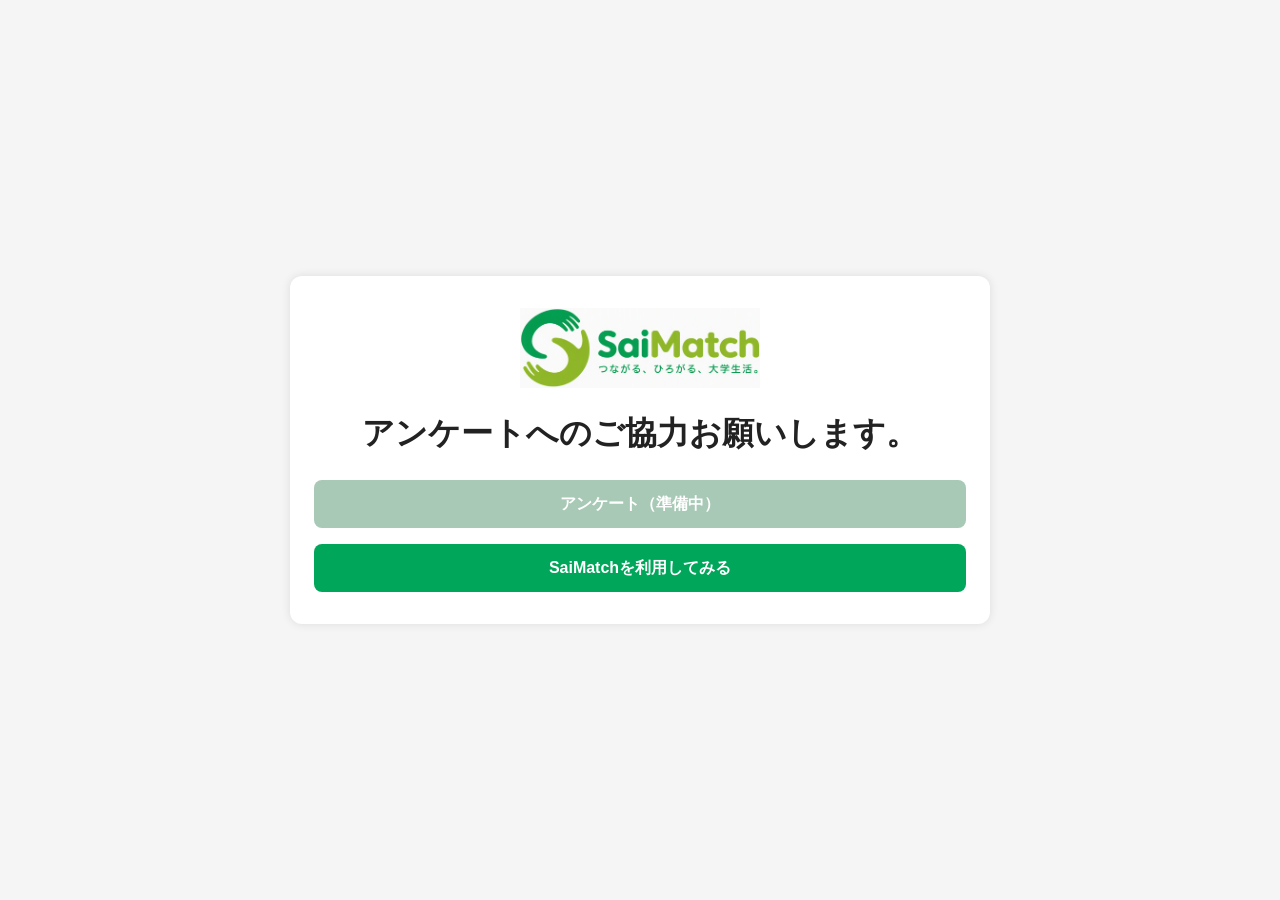
==== index.html @ 242cbeec "アンケート画面" ====
<!DOCTYPE html>
<html lang="ja">
<head>
    <meta charset="UTF-8">
    <meta name="viewport" content="width=device-width, initial-scale=1.0">
    <link rel="icon" href="./SaiMatch-favicon.ico" type="image/x-icon">
    <title>SaiMatch</title>
    <style>
        * {
            box-sizing: border-box;
        }

        body {
            display: flex;
            align-items: center;
            justify-content: center;
            min-height: 100vh;
            margin: 0;
            padding: 16px;
            background-color: #f5f5f5;
            color: #222;
            font-family: Arial, sans-serif;
        }

        main {
            width: 100%;
            max-width: 700px;
            padding: 32px 24px;
            border-radius: 12px;
            background: #fff;
            box-shadow: 0 0 10px rgba(0, 0, 0, 0.1);
            text-align: center;
        }

        .logo {
            display: block;
            width: 240px;
            max-width: 70%;
            height: auto;
            margin: 0 auto 24px;
        }

        h1 {
            margin: 0 0 24px;
            font-size: clamp(1.4rem, 5vw, 2rem);
            overflow-wrap: anywhere;
        }

        .button {
            display: flex;
            align-items: center;
            justify-content: center;
            width: 100%;
            min-height: 48px;
            margin-top: 16px;
            padding: 12px 16px;
            border: 0;
            border-radius: 8px;
            background: #00a65a;
            color: #fff;
            font: inherit;
            font-size: 1rem;
            font-weight: bold;
            text-decoration: none;
            cursor: pointer;
        }

        .button:focus-visible {
            outline: 3px solid #222;
            outline-offset: 3px;
        }

        .button:disabled {
            background: #a7c9b5;
            color: #fff;
            cursor: not-allowed;
        }

        @media (max-width: 768px) {
            body {
                padding: 0;
            }

            main {
                display: flex;
                flex-direction: column;
                justify-content: center;
                min-height: 100vh;
                max-width: 100%;
                padding: 24px 16px;
                border-radius: 0;
                box-shadow: none;
            }
        }
    </style>
</head>
<body>
    <main>
        <img class="logo" src="./SaiMatch.png" alt="SaiMatch">
        <h1>アンケートへのご協力お願いします。</h1>
        <button class="button" type="button" disabled aria-disabled="true">
            アンケート（準備中）
        </button>
        <a class="button" href="./app.html">SaiMatchを利用してみる</a>
    </main>
</body>
</html>
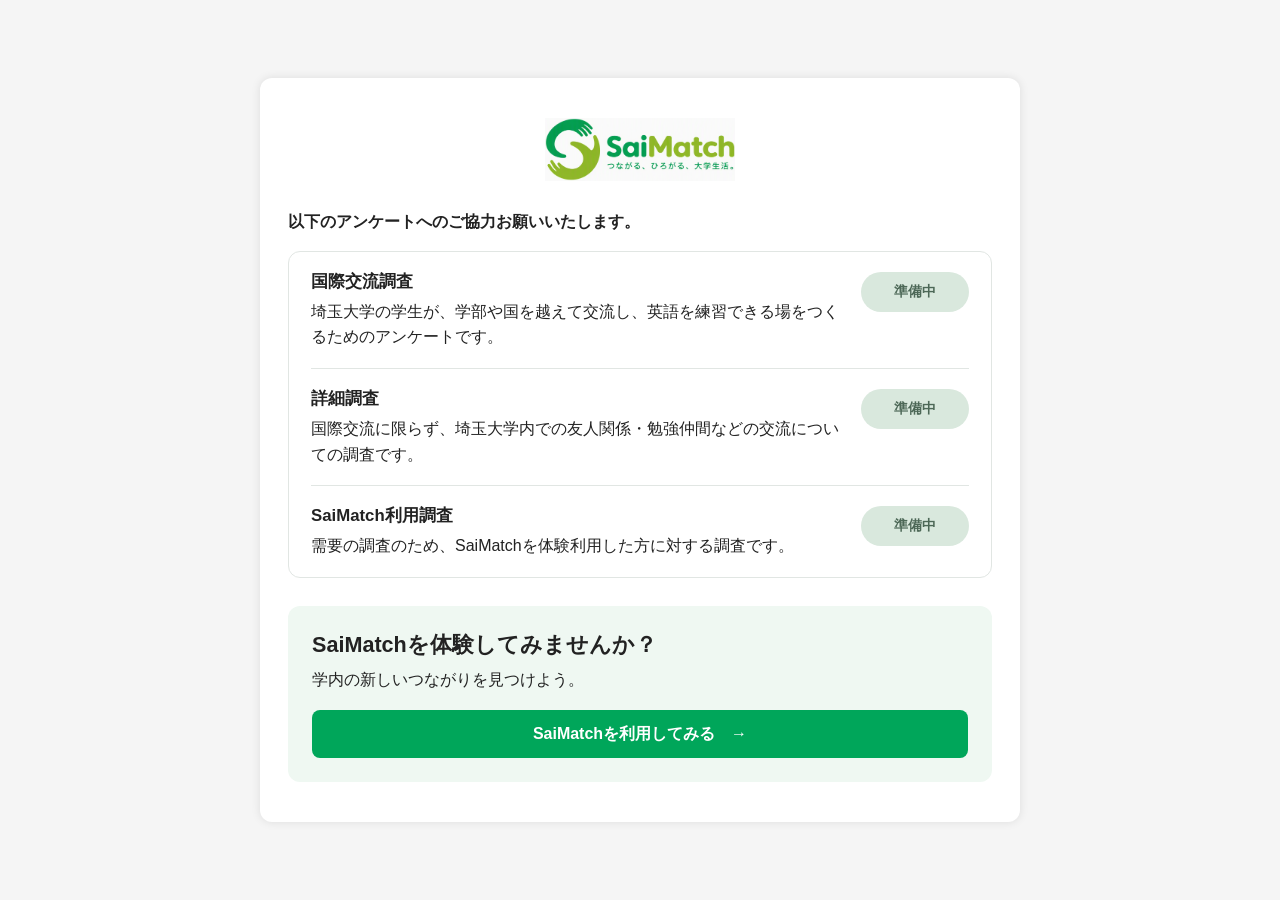
==== commit a013560e: "アンケート画面" ====
--- a/index.html
+++ b/index.html
@@ -4,6 +4,14 @@
     <meta charset="UTF-8">
     <meta name="viewport" content="width=device-width, initial-scale=1.0">
     <link rel="icon" href="./SaiMatch-favicon.ico" type="image/x-icon">
+    <link rel="icon" href="./icon-192.png" type="image/png" sizes="192x192">
+    <link rel="icon" href="./icon-512.png" type="image/png" sizes="512x512">
+    <link rel="apple-touch-icon" href="./apple-touch-icon.png" sizes="180x180">
+    <link rel="manifest" href="./site.webmanifest">
+    <meta name="apple-mobile-web-app-capable" content="yes">
+    <meta name="apple-mobile-web-app-title" content="SaiMatch">
+    <meta name="apple-mobile-web-app-status-bar-style" content="default">
+    <meta name="theme-color" content="#00a65a">
     <title>SaiMatch</title>
     <style>
         * {
@@ -24,26 +32,27 @@
 
         main {
             width: 100%;
-            max-width: 700px;
-            padding: 32px 24px;
+            max-width: 760px;
+            padding: 40px 28px;
             border-radius: 12px;
             background: #fff;
             box-shadow: 0 0 10px rgba(0, 0, 0, 0.1);
-            text-align: center;
         }
 
         .logo {
             display: block;
-            width: 240px;
+            width: 190px;
             max-width: 70%;
             height: auto;
-            margin: 0 auto 24px;
-        }
-
-        h1 {
-            margin: 0 0 24px;
-            font-size: clamp(1.4rem, 5vw, 2rem);
-            overflow-wrap: anywhere;
+            margin: 0 auto 28px;
+        }
+
+        h1.surveyIntro {
+            margin: 0;
+            font-size: 1rem;
+            font-weight: 600;
+            line-height: 1.6;
+            text-align: left;
         }
 
         .button {
@@ -70,10 +79,84 @@
             outline-offset: 3px;
         }
 
-        .button:disabled {
+        .button[aria-disabled="true"] {
             background: #a7c9b5;
             color: #fff;
             cursor: not-allowed;
+            pointer-events: none;
+        }
+
+        .surveyOption {
+            display: flex;
+            align-items: flex-start;
+            justify-content: space-between;
+            gap: 20px;
+            padding: 18px 0;
+            text-align: left;
+        }
+
+        .surveyContent {
+            flex: 1;
+            min-width: 0;
+        }
+
+        .surveyList {
+            margin-top: 16px;
+            padding: 0 22px;
+            border: 1px solid #e1e6e3;
+            border-radius: 12px;
+        }
+
+        .surveyOption + .surveyOption {
+            border-top: 1px solid #e1e6e3;
+        }
+
+        .surveyTitle {
+            margin: 0 0 6px;
+            font-size: 1.05rem;
+            font-weight: 600;
+        }
+
+        .surveyDescription {
+            margin: 0;
+            line-height: 1.6;
+        }
+
+        .surveyOption .button {
+            width: auto;
+            min-width: 108px;
+            min-height: 40px;
+            flex: 0 0 auto;
+            margin-top: 2px;
+            padding: 8px 16px;
+            border-radius: 999px;
+            font-size: 0.875rem;
+        }
+
+        .surveyOption .button[aria-disabled="true"] {
+            background: #d9e8dd;
+            color: #4d6857;
+        }
+
+        .appPromotion {
+            margin-top: 28px;
+            padding: 24px;
+            border-radius: 12px;
+            background: #eff8f2;
+        }
+
+        .appPromotion h2 {
+            margin: 0;
+            font-size: 1.35rem;
+        }
+
+        .appPromotion p {
+            margin: 8px 0 0;
+            line-height: 1.6;
+        }
+
+        .appPromotion .button {
+            margin-top: 18px;
         }
 
         @media (max-width: 768px) {
@@ -87,9 +170,17 @@
                 justify-content: center;
                 min-height: 100vh;
                 max-width: 100%;
-                padding: 24px 16px;
+                padding: 28px 16px;
                 border-radius: 0;
                 box-shadow: none;
+            }
+
+            .surveyList {
+                padding: 0 16px;
+            }
+
+            .appPromotion {
+                padding: 20px 16px;
             }
         }
     </style>
@@ -97,11 +188,62 @@
 <body>
     <main>
         <img class="logo" src="./SaiMatch.png" alt="SaiMatch">
-        <h1>アンケートへのご協力お願いします。</h1>
-        <button class="button" type="button" disabled aria-disabled="true">
-            アンケート（準備中）
-        </button>
-        <a class="button" href="./app.html">SaiMatchを利用してみる</a>
+        <h1 class="surveyIntro">以下のアンケートへのご協力お願いいたします。</h1>
+        <div class="surveyList">
+            <section class="surveyOption" aria-labelledby="internationalSurveyTitle">
+                <div class="surveyContent">
+                    <h2 class="surveyTitle" id="internationalSurveyTitle">国際交流調査</h2>
+                    <p class="surveyDescription" id="internationalSurveyDescription">
+                        埼玉大学の学生が、学部や国を越えて交流し、英語を練習できる場をつくるためのアンケートです。
+                    </p>
+                </div>
+                <a
+                    class="button"
+                    aria-disabled="true"
+                    tabindex="-1"
+                    href="https://docs.google.com/forms/d/e/1FAIpQLSelBO0WdM6uK-UgJqyDpehLtmt5JhVKnMgw-SY11RGfwKhrqJ/viewform?usp=publish-editor"
+                    aria-describedby="internationalSurveyDescription">
+                    準備中
+                </a>
+            </section>
+            <section class="surveyOption" aria-labelledby="generalSurveyTitle">
+                <div class="surveyContent">
+                    <h2 class="surveyTitle" id="generalSurveyTitle">詳細調査</h2>
+                    <p class="surveyDescription" id="generalSurveyDescription">
+                        国際交流に限らず、埼玉大学内での友人関係・勉強仲間などの交流についての調査です。
+                    </p>
+                </div>
+                <a
+                    class="button"
+                    aria-disabled="true"
+                    tabindex="-1"
+                    href="https://docs.google.com/forms/d/e/1FAIpQLScNjD3u9nZ-uTHC2wsYWtdVUzub00qUPqc-qPqK5LcbOSAxqQ/viewform?usp=publish-editor"
+                    aria-describedby="generalSurveyDescription">
+                    準備中
+                </a>
+            </section>
+            <section class="surveyOption" aria-labelledby="saimatchSurveyTitle">
+                <div class="surveyContent">
+                    <h2 class="surveyTitle" id="saimatchSurveyTitle">SaiMatch利用調査</h2>
+                    <p class="surveyDescription" id="saimatchSurveyDescription">
+                        需要の調査のため、SaiMatchを体験利用した方に対する調査です。
+                    </p>
+                </div>
+                <a
+                    class="button"
+                    aria-disabled="true"
+                    tabindex="-1"
+                    href="https://docs.google.com/forms/d/e/1FAIpQLSdjcRpApzOpeZ5fgkSmJ7_zxi1VQ7-GAf51wrXHHOmZqWH_vw/viewform?usp=publish-editor"
+                    aria-describedby="saimatchSurveyDescription">
+                    準備中
+                </a>
+            </section>
+        </div>
+        <section class="appPromotion">
+            <h2>SaiMatchを体験してみませんか？</h2>
+            <p>学内の新しいつながりを見つけよう。</p>
+            <a class="button" href="./app.html">SaiMatchを利用してみる　→</a>
+        </section>
     </main>
 </body>
 </html>
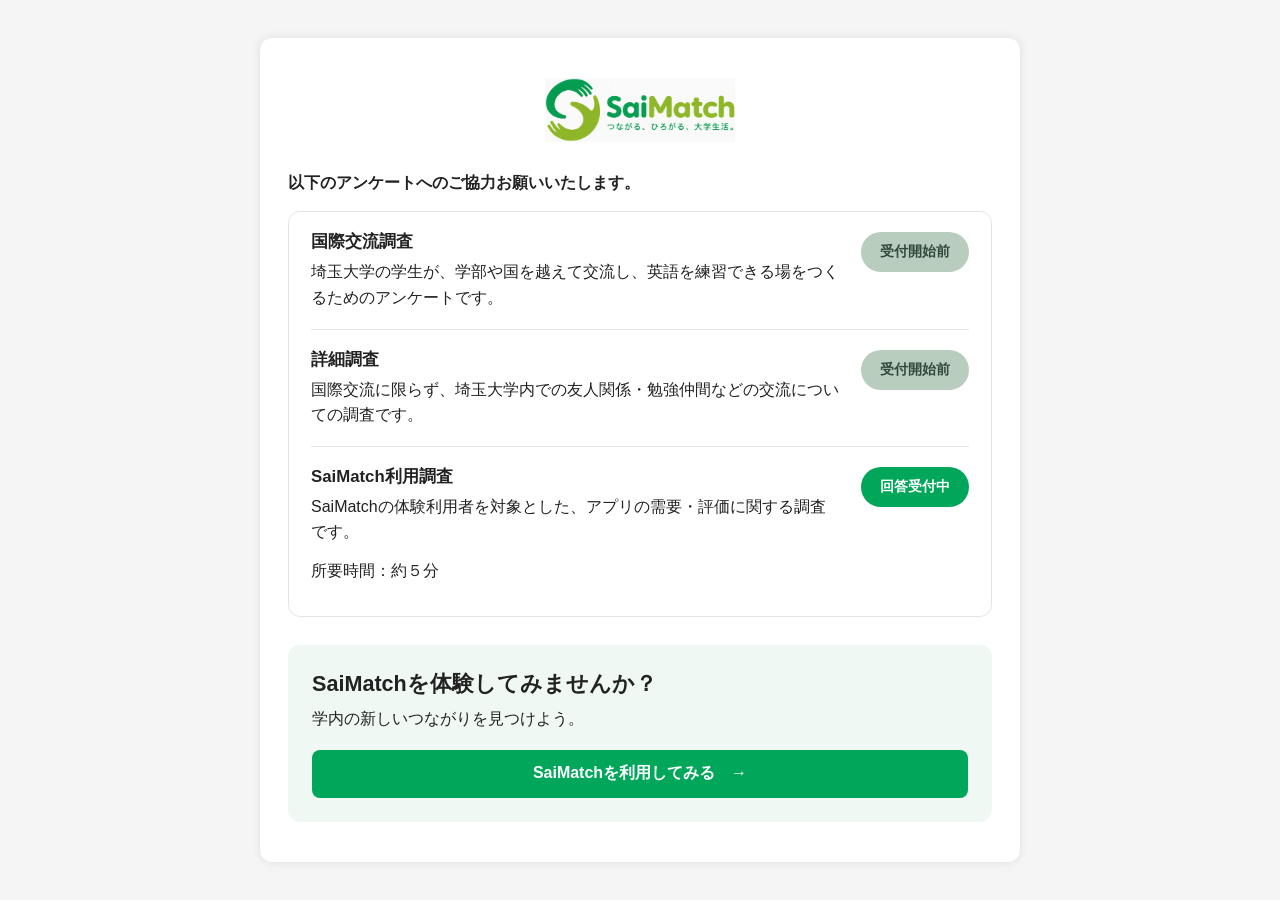
==== commit 813b2d1c: "利用者アンケート公開" ====
--- a/index.html
+++ b/index.html
@@ -92,7 +92,19 @@
             justify-content: space-between;
             gap: 20px;
             padding: 18px 0;
+            color: inherit;
+            text-decoration: none;
             text-align: left;
+        }
+
+        a.surveyOption:focus-visible {
+            outline: 3px solid #222;
+            outline-offset: 4px;
+            border-radius: 8px;
+        }
+
+        a.surveyOption[aria-disabled="true"] {
+            pointer-events: none;
         }
 
         .surveyContent {
@@ -131,11 +143,17 @@
             padding: 8px 16px;
             border-radius: 999px;
             font-size: 0.875rem;
+            font-weight: 700;
         }
 
         .surveyOption .button[aria-disabled="true"] {
-            background: #d9e8dd;
-            color: #4d6857;
+            background: #b9cdbf;
+            color: #30493a;
+        }
+
+        .surveyOption[aria-disabled="true"] .button {
+            background: #b9cdbf;
+            color: #30493a;
         }
 
         .appPromotion {
@@ -190,54 +208,56 @@
         <img class="logo" src="./SaiMatch.png" alt="SaiMatch">
         <h1 class="surveyIntro">以下のアンケートへのご協力お願いいたします。</h1>
         <div class="surveyList">
-            <section class="surveyOption" aria-labelledby="internationalSurveyTitle">
+            <a
+                class="surveyOption"
+                aria-disabled="true"
+                tabindex="-1"
+                href="https://docs.google.com/forms/d/e/1FAIpQLSelBO0WdM6uK-UgJqyDpehLtmt5JhVKnMgw-SY11RGfwKhrqJ/viewform?usp=publish-editor"
+                aria-labelledby="internationalSurveyTitle"
+                aria-describedby="internationalSurveyDescription">
                 <div class="surveyContent">
                     <h2 class="surveyTitle" id="internationalSurveyTitle">国際交流調査</h2>
                     <p class="surveyDescription" id="internationalSurveyDescription">
                         埼玉大学の学生が、学部や国を越えて交流し、英語を練習できる場をつくるためのアンケートです。
                     </p>
                 </div>
-                <a
-                    class="button"
-                    aria-disabled="true"
-                    tabindex="-1"
-                    href="https://docs.google.com/forms/d/e/1FAIpQLSelBO0WdM6uK-UgJqyDpehLtmt5JhVKnMgw-SY11RGfwKhrqJ/viewform?usp=publish-editor"
-                    aria-describedby="internationalSurveyDescription">
-                    準備中
-                </a>
-            </section>
-            <section class="surveyOption" aria-labelledby="generalSurveyTitle">
+                <span class="button" aria-hidden="true">
+                    受付開始前
+                </span>
+            </a>
+            <a
+                class="surveyOption"
+                aria-disabled="true"
+                tabindex="-1"
+                href="https://docs.google.com/forms/d/e/1FAIpQLScNjD3u9nZ-uTHC2wsYWtdVUzub00qUPqc-qPqK5LcbOSAxqQ/viewform?usp=publish-editor"
+                aria-labelledby="generalSurveyTitle"
+                aria-describedby="generalSurveyDescription">
                 <div class="surveyContent">
                     <h2 class="surveyTitle" id="generalSurveyTitle">詳細調査</h2>
                     <p class="surveyDescription" id="generalSurveyDescription">
                         国際交流に限らず、埼玉大学内での友人関係・勉強仲間などの交流についての調査です。
                     </p>
                 </div>
-                <a
-                    class="button"
-                    aria-disabled="true"
-                    tabindex="-1"
-                    href="https://docs.google.com/forms/d/e/1FAIpQLScNjD3u9nZ-uTHC2wsYWtdVUzub00qUPqc-qPqK5LcbOSAxqQ/viewform?usp=publish-editor"
-                    aria-describedby="generalSurveyDescription">
-                    準備中
-                </a>
-            </section>
-            <section class="surveyOption" aria-labelledby="saimatchSurveyTitle">
+                <span class="button" aria-hidden="true">
+                    受付開始前
+                </span>
+            </a>
+            <a
+                class="surveyOption"
+                href="https://docs.google.com/forms/d/e/1FAIpQLSdjcRpApzOpeZ5fgkSmJ7_zxi1VQ7-GAf51wrXHHOmZqWH_vw/viewform?usp=publish-editor"
+                aria-labelledby="saimatchSurveyTitle"
+                aria-describedby="saimatchSurveyDescription">
                 <div class="surveyContent">
                     <h2 class="surveyTitle" id="saimatchSurveyTitle">SaiMatch利用調査</h2>
                     <p class="surveyDescription" id="saimatchSurveyDescription">
-                        需要の調査のため、SaiMatchを体験利用した方に対する調査です。
+                        SaiMatchの体験利用者を対象とした、アプリの需要・評価に関する調査です。
                     </p>
+                    <p>所要時間：約５分</p>
                 </div>
-                <a
-                    class="button"
-                    aria-disabled="true"
-                    tabindex="-1"
-                    href="https://docs.google.com/forms/d/e/1FAIpQLSdjcRpApzOpeZ5fgkSmJ7_zxi1VQ7-GAf51wrXHHOmZqWH_vw/viewform?usp=publish-editor"
-                    aria-describedby="saimatchSurveyDescription">
-                    準備中
-                </a>
-            </section>
+                <span class="button" aria-hidden="true">
+                    回答受付中
+                </span>
+            </a>
         </div>
         <section class="appPromotion">
             <h2>SaiMatchを体験してみませんか？</h2>
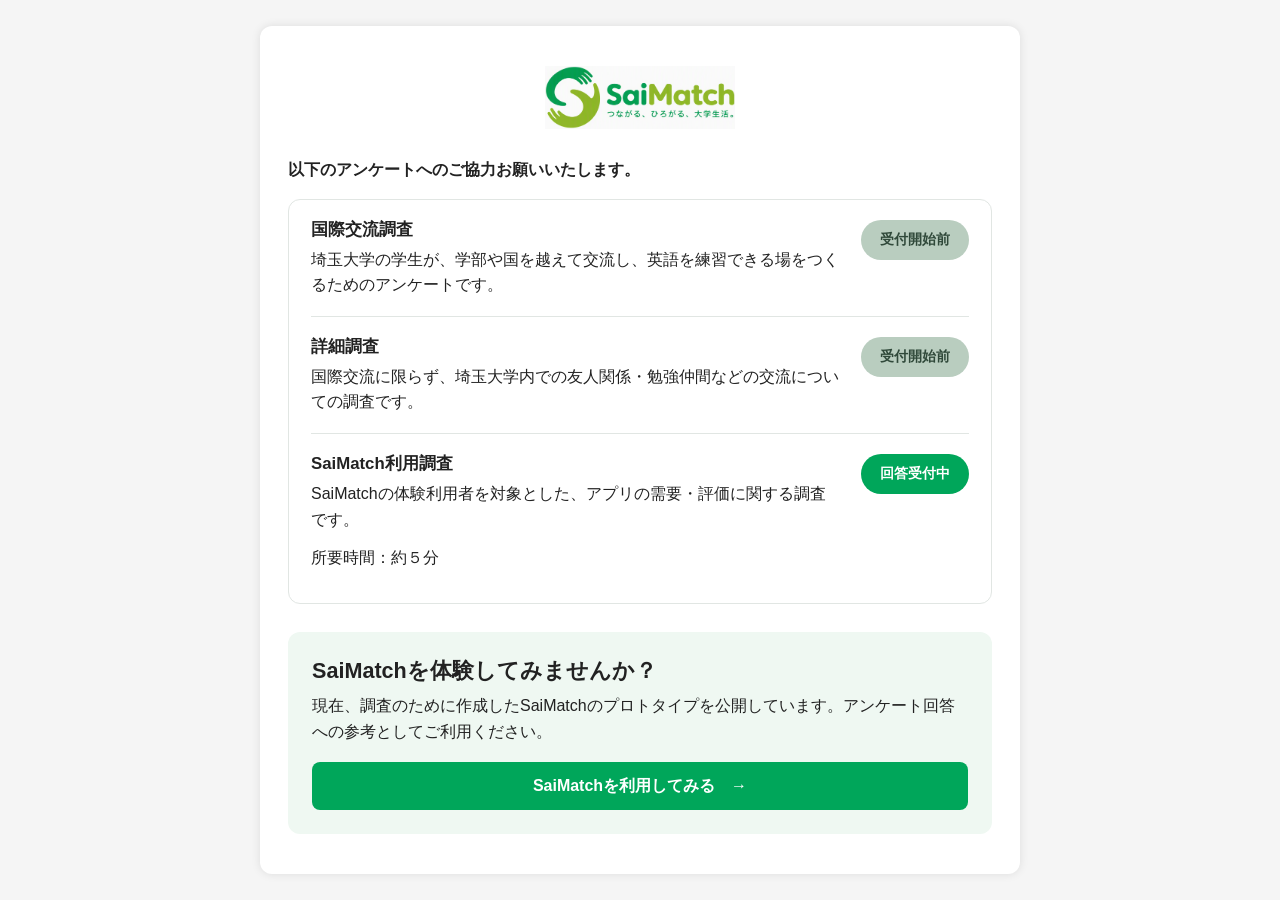
==== commit 244f24dc: "誘導文言変更" ====
--- a/index.html
+++ b/index.html
@@ -261,7 +261,7 @@
         </div>
         <section class="appPromotion">
             <h2>SaiMatchを体験してみませんか？</h2>
-            <p>学内の新しいつながりを見つけよう。</p>
+            <p>現在、調査のために作成したSaiMatchのプロトタイプを公開しています。アンケート回答への参考としてご利用ください。</p>
             <a class="button" href="./app.html">SaiMatchを利用してみる　→</a>
         </section>
     </main>
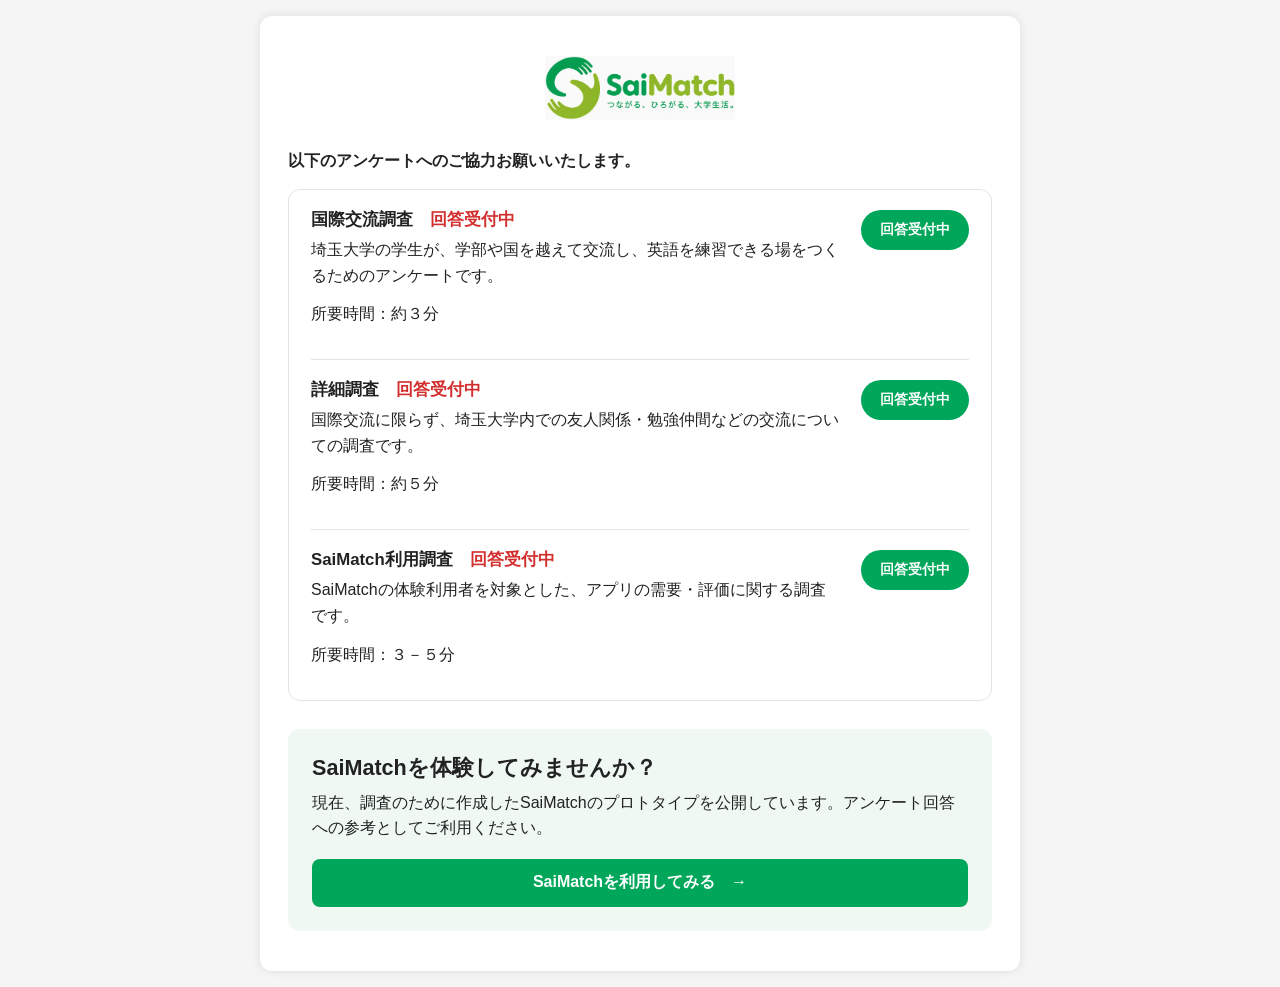
==== commit bfdac7c2: "調査開始" ====
--- a/index.html
+++ b/index.html
@@ -13,6 +13,18 @@
     <meta name="apple-mobile-web-app-status-bar-style" content="default">
     <meta name="theme-color" content="#00a65a">
     <title>SaiMatch</title>
+    <script>
+        (function (w, d, s, l, i) {
+            w[l] = w[l] || [];
+            w[l].push({ "gtm.start": new Date().getTime(), event: "gtm.js" });
+            var f = d.getElementsByTagName(s)[0];
+            var j = d.createElement(s);
+            var dl = l !== "dataLayer" ? "&l=" + l : "";
+            j.async = true;
+            j.src = "https://www.googletagmanager.com/gtm.js?id=" + i + dl;
+            f.parentNode.insertBefore(j, f);
+        })(window, document, "script", "dataLayer", "GTM-MD7WG4DV");
+    </script>
     <style>
         * {
             box-sizing: border-box;
@@ -79,13 +91,6 @@
             outline-offset: 3px;
         }
 
-        .button[aria-disabled="true"] {
-            background: #a7c9b5;
-            color: #fff;
-            cursor: not-allowed;
-            pointer-events: none;
-        }
-
         .surveyOption {
             display: flex;
             align-items: flex-start;
@@ -103,10 +108,6 @@
             border-radius: 8px;
         }
 
-        a.surveyOption[aria-disabled="true"] {
-            pointer-events: none;
-        }
-
         .surveyContent {
             flex: 1;
             min-width: 0;
@@ -127,6 +128,10 @@
             margin: 0 0 6px;
             font-size: 1.05rem;
             font-weight: 600;
+        }
+
+        .surveyStatus {
+            color: #d32f2f;
         }
 
         .surveyDescription {
@@ -146,16 +151,6 @@
             font-weight: 700;
         }
 
-        .surveyOption .button[aria-disabled="true"] {
-            background: #b9cdbf;
-            color: #30493a;
-        }
-
-        .surveyOption[aria-disabled="true"] .button {
-            background: #b9cdbf;
-            color: #30493a;
-        }
-
         .appPromotion {
             margin-top: 28px;
             padding: 24px;
@@ -204,55 +199,60 @@
     </style>
 </head>
 <body>
+    <noscript>
+        <iframe src="https://www.googletagmanager.com/ns.html?id=GTM-MD7WG4DV"
+            height="0" width="0" style="display:none;visibility:hidden"></iframe>
+    </noscript>
     <main>
         <img class="logo" src="./SaiMatch.png" alt="SaiMatch">
         <h1 class="surveyIntro">以下のアンケートへのご協力お願いいたします。</h1>
         <div class="surveyList">
             <a
                 class="surveyOption"
-                aria-disabled="true"
-                tabindex="-1"
+                data-analytics-event="international_survey_click"
                 href="https://docs.google.com/forms/d/e/1FAIpQLSelBO0WdM6uK-UgJqyDpehLtmt5JhVKnMgw-SY11RGfwKhrqJ/viewform?usp=publish-editor"
                 aria-labelledby="internationalSurveyTitle"
                 aria-describedby="internationalSurveyDescription">
                 <div class="surveyContent">
-                    <h2 class="surveyTitle" id="internationalSurveyTitle">国際交流調査</h2>
+                    <h2 class="surveyTitle" id="internationalSurveyTitle">国際交流調査　<span class="surveyStatus">回答受付中</span></h2>
                     <p class="surveyDescription" id="internationalSurveyDescription">
                         埼玉大学の学生が、学部や国を越えて交流し、英語を練習できる場をつくるためのアンケートです。
                     </p>
+                    <p>所要時間：約３分</p>
                 </div>
                 <span class="button" aria-hidden="true">
-                    受付開始前
+                    回答受付中
                 </span>
             </a>
             <a
                 class="surveyOption"
-                aria-disabled="true"
-                tabindex="-1"
+                data-analytics-event="detailed_survey_click"
                 href="https://docs.google.com/forms/d/e/1FAIpQLScNjD3u9nZ-uTHC2wsYWtdVUzub00qUPqc-qPqK5LcbOSAxqQ/viewform?usp=publish-editor"
                 aria-labelledby="generalSurveyTitle"
                 aria-describedby="generalSurveyDescription">
                 <div class="surveyContent">
-                    <h2 class="surveyTitle" id="generalSurveyTitle">詳細調査</h2>
+                    <h2 class="surveyTitle" id="generalSurveyTitle">詳細調査　<span class="surveyStatus">回答受付中</span></h2>
                     <p class="surveyDescription" id="generalSurveyDescription">
                         国際交流に限らず、埼玉大学内での友人関係・勉強仲間などの交流についての調査です。
                     </p>
+                    <p>所要時間：約５分</p>
                 </div>
                 <span class="button" aria-hidden="true">
-                    受付開始前
+                    回答受付中
                 </span>
             </a>
             <a
                 class="surveyOption"
+                data-analytics-event="saimatch_survey_click"
                 href="https://docs.google.com/forms/d/e/1FAIpQLSdjcRpApzOpeZ5fgkSmJ7_zxi1VQ7-GAf51wrXHHOmZqWH_vw/viewform?usp=publish-editor"
                 aria-labelledby="saimatchSurveyTitle"
                 aria-describedby="saimatchSurveyDescription">
                 <div class="surveyContent">
-                    <h2 class="surveyTitle" id="saimatchSurveyTitle">SaiMatch利用調査</h2>
+                    <h2 class="surveyTitle" id="saimatchSurveyTitle">SaiMatch利用調査　<span class="surveyStatus">回答受付中</span></h2>
                     <p class="surveyDescription" id="saimatchSurveyDescription">
                         SaiMatchの体験利用者を対象とした、アプリの需要・評価に関する調査です。
                     </p>
-                    <p>所要時間：約５分</p>
+                    <p>所要時間：３－５分</p>
                 </div>
                 <span class="button" aria-hidden="true">
                     回答受付中
@@ -265,5 +265,43 @@
             <a class="button" href="./app.html">SaiMatchを利用してみる　→</a>
         </section>
     </main>
+    <script>
+        window.gtag = window.gtag || function () {
+            window.dataLayer.push(arguments);
+        };
+
+        document.querySelectorAll("a[data-analytics-event]").forEach((link) => {
+            link.addEventListener("click", (event) => {
+                if (
+                    event.button !== 0
+                    || event.metaKey
+                    || event.ctrlKey
+                    || event.shiftKey
+                    || event.altKey
+                    || (link.target && link.target !== "_self")
+                ) {
+                    return;
+                }
+
+                event.preventDefault();
+                let navigated = false;
+                let navigationTimeout;
+                const navigate = () => {
+                    if (!navigated) {
+                        navigated = true;
+                        window.clearTimeout(navigationTimeout);
+                        window.location.assign(link.href);
+                    }
+                };
+
+                navigationTimeout = window.setTimeout(navigate, 2000);
+                window.gtag("event", link.dataset.analyticsEvent, {
+                    send_to: "G-SF1R9LH0NR",
+                    event_callback: navigate,
+                    event_timeout: 2000
+                });
+            });
+        });
+    </script>
 </body>
 </html>
